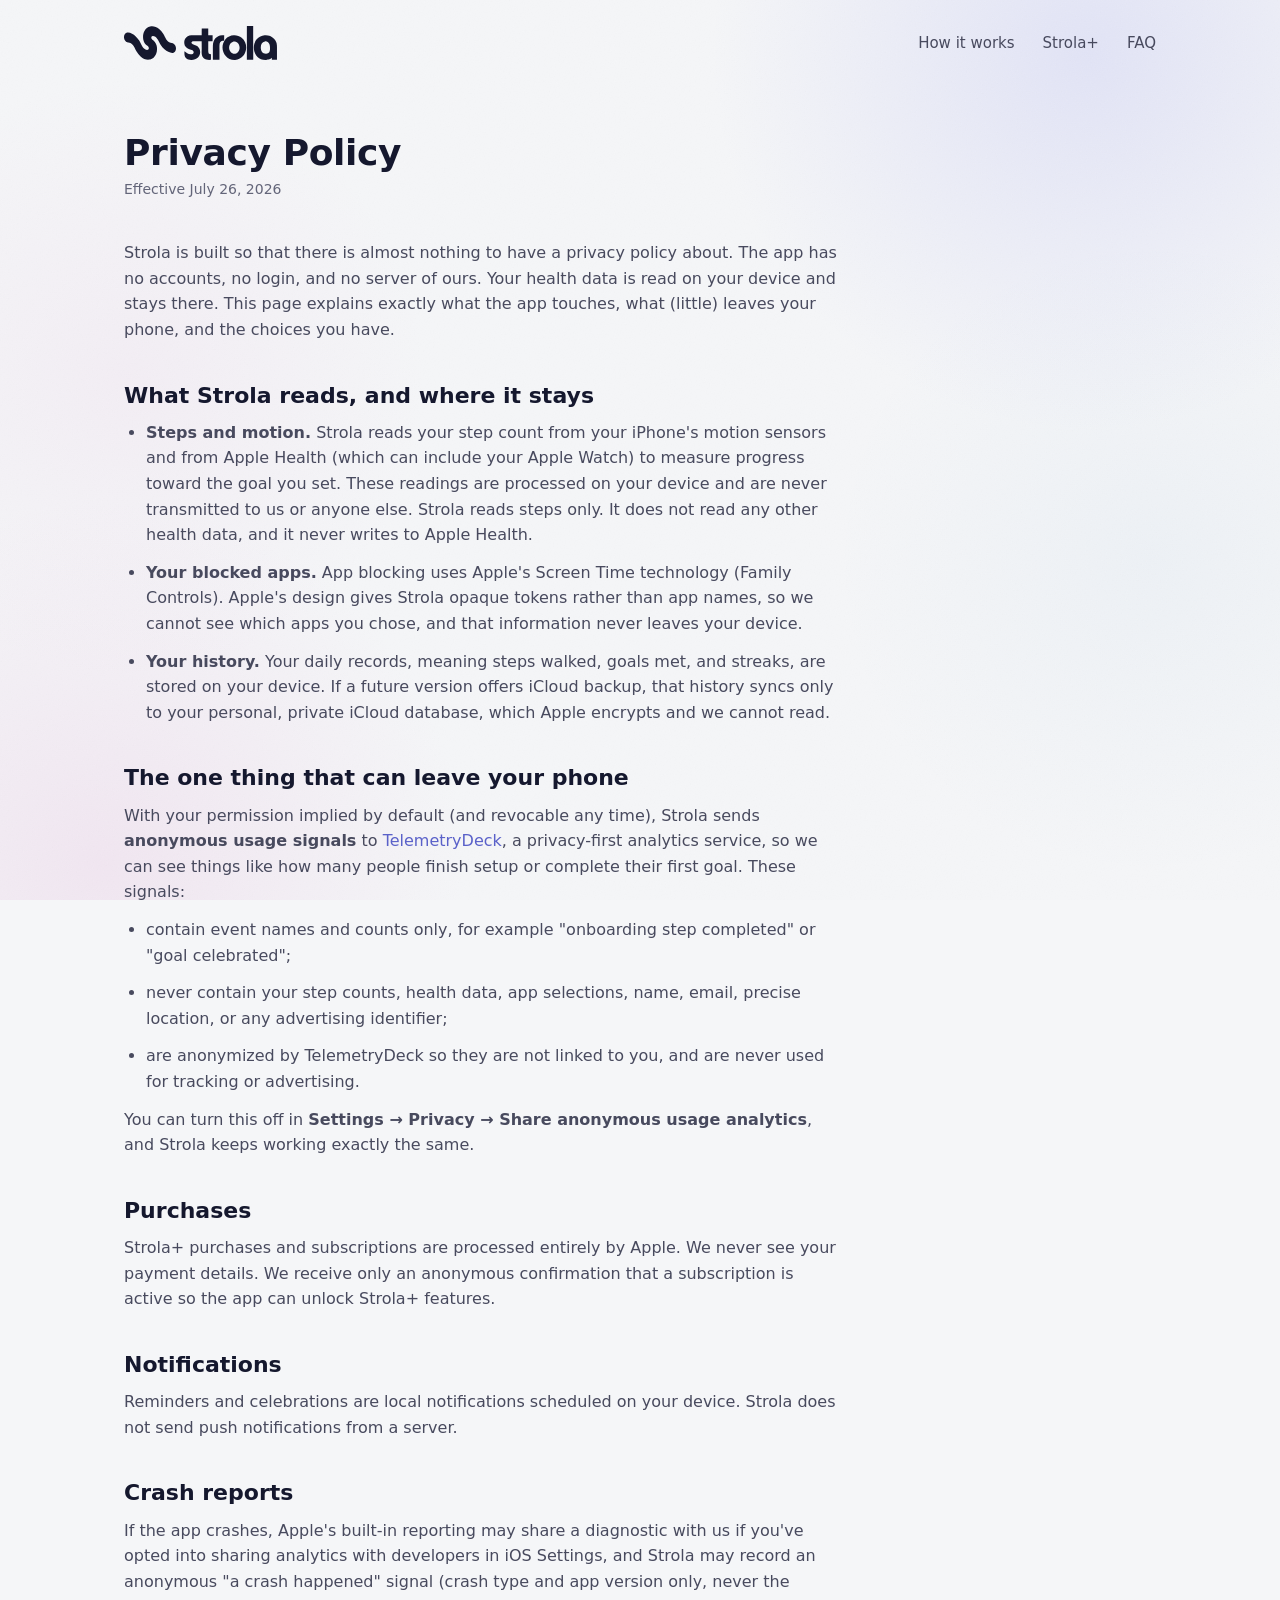
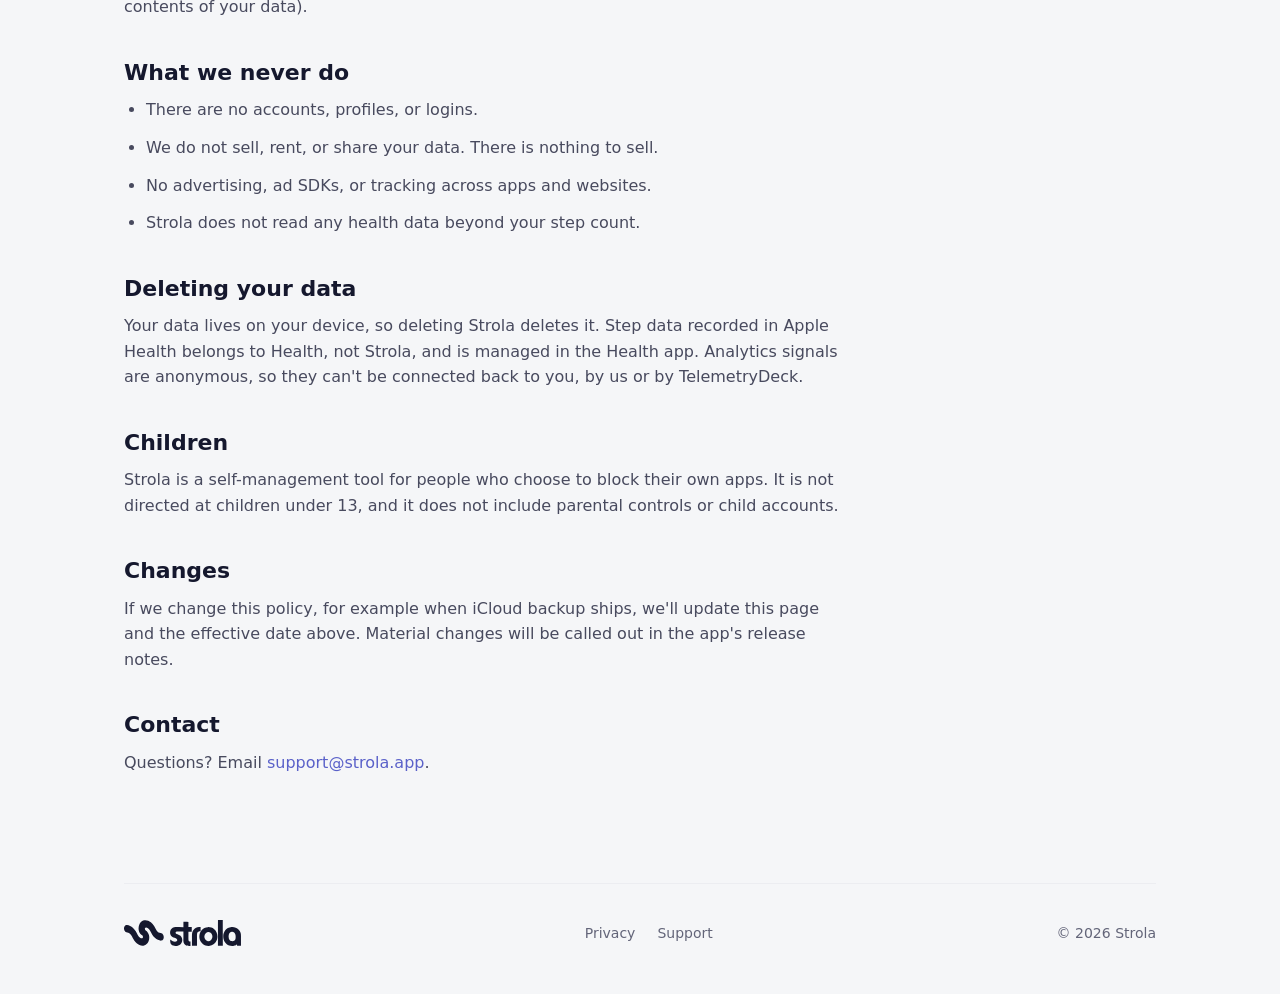
==== privacy/index.html @ eacb2814 "Light theme, real brand lockup, SVG step dial, app screens Synced from website/ in the Anti repo, wh" ====
<!DOCTYPE html>
<html lang="en">
<head>
  <meta charset="utf-8">
  <meta name="viewport" content="width=device-width, initial-scale=1">
  <title>Privacy Policy | Strola</title>
  <meta name="description" content="Strola's privacy policy. No accounts, no server, and your step data stays on your phone.">
  <link rel="icon" href="/assets/favicon.svg" type="image/svg+xml">
  <link rel="icon" href="/assets/favicon-32.png" sizes="32x32" type="image/png">
  <link rel="icon" href="/assets/favicon-180.png" sizes="180x180" type="image/png">
  <!-- Square on purpose. iOS masks touch icons itself, so a pre-rounded one
       gets rounded twice and shows corner artifacts. -->
  <link rel="apple-touch-icon" href="/assets/icon-180.png">
  <link rel="preconnect" href="https://api.fontshare.com" crossorigin>
  <link href="https://api.fontshare.com/v2/css?f[]=chillax@400,500,600&display=swap" rel="stylesheet">
  <meta name="theme-color" content="#F5F6F8">
  <link rel="stylesheet" href="/style.css?v=26">
  <script>document.documentElement.classList.add("js");</script>
</head>
<body>
  <div class="atmosphere" aria-hidden="true"></div>

  <div class="wrap">
    <header class="nav">
      <a class="brand" href="/" aria-label="Strola home"></a>
      <nav class="nav-links" aria-label="Site">
        <a href="/#how">How it works</a>
        <a href="/#plus">Strola+</a>
        <a href="/#faq">FAQ</a>
      </nav>
    </header>

    <main class="legal">
      <h1>Privacy Policy</h1>
      <p class="updated">Effective July 26, 2026</p>

      <p>Strola is built so that there is almost nothing to have a privacy
      policy about. The app has no accounts, no login, and no server of ours.
      Your health data is read on your device and stays there. This page
      explains exactly what the app touches, what (little) leaves your phone,
      and the choices you have.</p>

      <h2>What Strola reads, and where it stays</h2>
      <ul>
        <li><strong>Steps and motion.</strong> Strola reads your step count
        from your iPhone's motion sensors and from Apple Health (which can
        include your Apple Watch) to measure progress toward the goal you set.
        These readings are processed on your device and are never transmitted
        to us or anyone else. Strola reads steps only. It does not read any
        other health data, and it never writes to Apple Health.</li>
        <li><strong>Your blocked apps.</strong> App blocking uses Apple's
        Screen Time technology (Family Controls). Apple's design gives Strola
        opaque tokens rather than app names, so we cannot see which apps you
        chose, and that information never leaves your device.</li>
        <li><strong>Your history.</strong> Your daily records, meaning steps
        walked, goals met, and streaks, are stored on your device. If a future version
        offers iCloud backup, that history syncs only to your personal,
        private iCloud database, which Apple encrypts and we cannot read.</li>
      </ul>

      <h2>The one thing that can leave your phone</h2>
      <p>With your permission implied by default (and revocable any time),
      Strola sends <strong>anonymous usage signals</strong> to
      <a href="https://telemetrydeck.com/privacy" rel="noopener">TelemetryDeck</a>,
      a privacy-first analytics service, so we can see things like how many
      people finish setup or complete their first goal. These signals:</p>
      <ul>
        <li>contain event names and counts only, for example
        "onboarding step completed" or "goal celebrated";</li>
        <li>never contain your step counts, health data, app selections,
        name, email, precise location, or any advertising identifier;</li>
        <li>are anonymized by TelemetryDeck so they are not linked to you,
        and are never used for tracking or advertising.</li>
      </ul>
      <p>You can turn this off in <strong>Settings&nbsp;→&nbsp;Privacy&nbsp;→
      Share anonymous usage analytics</strong>, and Strola keeps working
      exactly the same.</p>

      <h2>Purchases</h2>
      <p>Strola+ purchases and subscriptions are processed entirely by Apple.
      We never see your payment details. We receive only an anonymous
      confirmation that a subscription is active so the app can unlock
      Strola+ features.</p>

      <h2>Notifications</h2>
      <p>Reminders and celebrations are local notifications scheduled on your
      device. Strola does not send push notifications from a server.</p>

      <h2>Crash reports</h2>
      <p>If the app crashes, Apple's built-in reporting may share a diagnostic
      with us if you've opted into sharing analytics with developers in iOS
      Settings, and Strola may record an anonymous "a crash happened" signal
      (crash type and app version only, never the contents of your data).</p>

      <h2>What we never do</h2>
      <ul>
        <li>There are no accounts, profiles, or logins.</li>
        <li>We do not sell, rent, or share your data. There is nothing to sell.</li>
        <li>No advertising, ad SDKs, or tracking across apps and websites.</li>
        <li>Strola does not read any health data beyond your step count.</li>
      </ul>

      <h2>Deleting your data</h2>
      <p>Your data lives on your device, so deleting Strola deletes it. Step
      data recorded in Apple Health belongs to Health, not Strola, and is
      managed in the Health app. Analytics signals are anonymous, so they can't
      be connected back to you, by us or by TelemetryDeck.</p>

      <h2>Children</h2>
      <p>Strola is a self-management tool for people who choose to block their
      own apps. It is not directed at children under 13, and it does not
      include parental controls or child accounts.</p>

      <h2>Changes</h2>
      <p>If we change this policy, for example when iCloud backup ships,
      we'll update this page and the effective date above. Material changes
      will be called out in the app's release notes.</p>

      <h2>Contact</h2>
      <p>Questions? Email <a href="mailto:support@strola.app">support@strola.app</a>.</p>
    </main>

    <footer>
      <span class="brand" role="img" aria-label="Strola"></span>
      <nav aria-label="Legal">
        <a href="/privacy">Privacy</a>
        <a href="mailto:support@strola.app">Support</a>
      </nav>
      <span class="fine">© 2026 Strola</span>
    </footer>
  </div>
</body>
</html>
---- style.css ----
/* Strola, strola.app
   Every colour here is lifted from the app's light theme (Anti/Design/Theme.swift)
   so the site and the product are literally the same palette. Line references
   below point at the Swift declaration each value came from. */

:root {
  color-scheme: light;

  --ground: #f5f6f8;         /* backgroundLight     :74  */
  --ink: #15182e;            /* textPrimaryLight    :81  */
  --dim: #484a5e;            /* textSecondaryLight  :86  */
  --faint: #636579;          /* textTertiaryLight   :91  */
  --subtle: #a6a8b3;         /* textFaintLight      :101 */
  --hairline: #ecedf1;       /* hairlineLight       :123 */
  --surface: #ffffff;        /* surfaceFillLight    :113 */
  --surface-strong: #e2e3e8; /* surfaceStrongLight  :118 */

  --accent: #3f84c0;
  --violet: #8289eb;
  /* The brand blues were picked to sit on navy. On a near-white ground they
     fall under WCAG AA for text: #8289EB links measure 2.88:1 and #3F84C0
     labels 3.68:1. These deepened variants are for TEXT only. Gradients,
     fills and the dial keep the true brand colours. */
  --accent-ink: #1f6ca6;
  --violet-ink: #5a61c9;
  --blush: #d98bc8;          /* background washes only, never content (:49) */
  --success: #40de9e;
  --miss: #ff5c5c;
  --splash-ink: #0d1836;     /* what the app multiplies the launch mark to */

  --shadow: rgba(21, 24, 46, 0.08);
  --shadow-lift: rgba(21, 24, 46, 0.10);
  --on-accent: #ffffff;

  --ramp: linear-gradient(135deg, var(--accent), var(--violet));
  --radius: 18px;
  --mono: ui-monospace, "SF Mono", SFMono-Regular, Menlo, monospace;
}

/* The text ramp is solid hex rather than alpha tiers. On a light ground an
   alpha tier changes contrast every time the surface behind it changes, and
   cards here sit on white while the page sits on #F5F6F8. */

* { margin: 0; padding: 0; box-sizing: border-box; }

html { scroll-behavior: smooth; }

body {
  background: var(--ground);
  color: var(--ink);
  font-family: "Chillax", system-ui, -apple-system, "Segoe UI", sans-serif;
  font-weight: 400;
  line-height: 1.6;
  -webkit-font-smoothing: antialiased;
  overflow-x: hidden;
}

/* The app's BrandBackground in light mode (Theme.swift:267-318): a four-point
   mesh of violet and blush over near-white, plus film grain. The grain is the
   part that matters. Without it a mostly-white page reads as flat grey rather
   than as lit paper, which is exactly the "default template" look we are
   trying to get away from. */
.atmosphere {
  position: fixed;
  inset: 0;
  z-index: -1;
  background:
    radial-gradient(540px 540px at 85% 6%, rgba(130, 137, 235, 0.17), transparent 70%),
    radial-gradient(520px 520px at 8% 96%, rgba(217, 139, 200, 0.15), transparent 70%),
    radial-gradient(430px 430px at 10% 42%, rgba(217, 139, 200, 0.077), transparent 70%),
    radial-gradient(460px 460px at 90% 62%, rgba(63, 132, 192, 0.043), transparent 70%),
    var(--ground);
}

/* feTurbulence at the app's 0.04 opacity. Inline data URI so it costs no
   request and cannot fail to load. */
.atmosphere::after {
  content: "";
  position: absolute;
  inset: 0;
  opacity: 0.04;
  pointer-events: none;
  background-image: url("data:image/svg+xml,%3Csvg xmlns='http://www.w3.org/2000/svg' width='256' height='256'%3E%3Cfilter id='n'%3E%3CfeTurbulence type='fractalNoise' baseFrequency='0.8' numOctaves='4' stitchTiles='stitch'/%3E%3CfeColorMatrix type='saturate' values='0'/%3E%3C/filter%3E%3Crect width='256' height='256' filter='url(%23n)'/%3E%3C/svg%3E");
}

.wrap { max-width: 1080px; margin: 0 auto; padding: 0 24px; }

a { color: var(--violet-ink); text-decoration: none; }
a:hover { text-decoration: underline; }

:focus-visible {
  outline: 2px solid var(--violet-ink);
  outline-offset: 3px;
  border-radius: 4px;
}

/* ── Nav ─────────────────────────────────────────────── */

.nav {
  display: flex;
  align-items: center;
  justify-content: space-between;
  padding: 26px 0;
}

/* The brand lockup is the designer's own horizontal file, so the mark size and
   the spacing between mark and wordmark are baked in rather than assembled here.
   Its viewBox is cropped to the ink (26 117 749.2 166.7), which is why a box of
   height H shows exactly H of artwork; the uncropped export frames it with
   padding a CSS mask cannot see.

   Painted with a flat background and alpha-masked, so it follows --ink for free
   and needs no work when the palette changes. The mask URL resolves against
   THIS stylesheet, not the document, which is why it still works from
   /privacy/. Moving style.css breaks it, silently.

   The ?v= on the asset is load-bearing. Bumping style.css's own ?v= does NOT
   re-fetch the files it references, so a cropped viewBox will keep rendering
   from cache at the old aspect for anyone who visited before. Bump the asset's
   version whenever its geometry changes. */
.brand {
  --lockup-h: 34px;
  display: block;
  flex: none;
  height: var(--lockup-h);
  width: calc(var(--lockup-h) * 4.494);
  background: var(--ink);
  -webkit-mask: url("assets/lockup.svg?v=1") no-repeat center / contain;
  mask: url("assets/lockup.svg?v=1") no-repeat center / contain;
}

footer .brand { --lockup-h: 26px; }

.nav-links { display: flex; gap: 28px; align-items: center; }

.nav-links a {
  color: var(--dim);
  font-size: 15px;
  font-weight: 500;
}
.nav-links a:hover { color: var(--ink); text-decoration: none; }

/* ── Buttons ─────────────────────────────────────────── */

.btn {
  display: inline-flex;
  align-items: center;
  gap: 8px;
  border-radius: 999px;
  padding: 13px 26px;
  font-family: inherit;
  font-size: 16px;
  font-weight: 500;
  cursor: pointer;
  border: none;
}

.btn-primary {
  background: var(--ramp);
  color: var(--on-accent);
  box-shadow: 0 6px 18px rgba(63, 132, 192, 0.22);
}
/* Brightening a gradient works on a dark page and washes it out on a light
   one. Deepen and saturate instead. */
.btn-primary:hover {
  text-decoration: none;
  filter: brightness(0.96) saturate(1.05);
}

.btn-ghost {
  background: transparent;
  color: var(--dim);
  border: 1px solid var(--hairline);
}
.btn-ghost:hover { color: var(--ink); text-decoration: none; border-color: var(--faint); }

/* ── Hero ────────────────────────────────────────────── */

.hero {
  display: grid;
  grid-template-columns: 1.1fr 0.9fr;
  gap: 48px;
  align-items: center;
  padding: 72px 0 96px;
}

.chip {
  display: inline-block;
  font-size: 13px;
  font-weight: 500;
  letter-spacing: 0.06em;
  text-transform: uppercase;
  color: var(--violet-ink);
  border: 1px solid color-mix(in srgb, var(--violet) 45%, transparent);
  border-radius: 999px;
  padding: 5px 14px;
  margin-bottom: 22px;
}

h1 {
  font-size: clamp(40px, 6vw, 64px);
  font-weight: 600;
  line-height: 1.05;
  letter-spacing: -0.01em;
}

h1 .then { color: var(--faint); }

.hero p.lede {
  font-size: 19px;
  color: var(--dim);
  max-width: 30em;
  margin: 22px 0 34px;
}

.hero-ctas { display: flex; gap: 14px; flex-wrap: wrap; }

/* ── The step dial ───────────────────────────────────── */
/* Geometry is copied from the app's ProgressRingView .dial style
   (Anti/Views/Components/ProgressRingView.swift:59-93): 0.72 of the circle,
   259.2 degrees of sweep with a 100.8 degree cup centred on six o'clock,
   r=118, 18pt stroke, round caps. Same object, same numbers. */

.dial-stage {
  display: flex;
  justify-content: center;
}

.dial {
  position: relative;
  width: min(320px, 100%);
  aspect-ratio: 1;
}

/* Direct child only. `.dial svg` also matches the checkmark's own <svg>, and
   at higher specificity than .dial-check, which stretched the check to fill
   its cell and blew out the readout spacing. */
.dial > svg {
  width: 100%;
  height: 100%;
  display: block;
  overflow: visible;
}

.dial .track { stroke: var(--surface-strong); }

.dial .progress {
  /* 0.72 of a 741.42 circumference. dashoffset counts this down to 0. */
  stroke-dasharray: 533.82 741.42;
  stroke-dashoffset: 533.82;
}

.dial-readout {
  position: absolute;
  inset: 0;
  display: flex;
  flex-direction: column;
  align-items: center;
  justify-content: center;
  gap: 2px;
  pointer-events: none;
}

/* Count and check stack in one grid cell, so the swap at completion does not
   move the goal line underneath. */
.dial-figure {
  display: grid;
  place-items: center;
}
.dial-figure > * {
  grid-area: 1 / 1;
}

.dial-count {
  font-size: clamp(46px, 9vw, 64px);
  font-weight: 600;
  line-height: 1;
  letter-spacing: -0.02em;
  /* Tabular figures stop the number jittering as it counts. */
  font-variant-numeric: tabular-nums;
  transition: opacity 0.25s ease, transform 0.25s ease;
}

.dial-check {
  width: clamp(56px, 11vw, 76px);
  height: clamp(56px, 11vw, 76px);
  opacity: 0;
  transform: scale(0.7);
  transition: opacity 0.2s ease, transform 0.2s ease;
}

/* The green is the app's success token used the way the app uses it: as a
   fill, matching the streak calendar's met-day cells. The tick sits on top in
   ink, which reads at 9.5:1 instead of the 1.60:1 a green stroke would give. */
.dial-check-disc {
  fill: var(--success);
}

.dial-check-tick {
  fill: none;
  stroke: var(--ink);
  stroke-width: 4;
  stroke-linecap: round;
  stroke-linejoin: round;
  /* pathLength="1" normalises the stroke so the draw-on needs no measuring. */
  stroke-dasharray: 1;
  stroke-dashoffset: 1;
}

.dial-goal {
  font-size: 15px;
  color: var(--faint);
  transition: color 0.3s ease;
}

/* ── Completed state ─────────────────────────────────────
   Success green is the app's unlock colour and is reserved for exactly this
   (Theme.swift:61). The arc turning green is the same signal the shield gives
   at the goal. */
.dial .progress {
  transition: stroke 0.4s ease;
}

.dial.done .progress {
  stroke: var(--success);
}

.dial.done .dial-count {
  opacity: 0;
  transform: scale(0.86);
}

.dial.done .dial-check {
  opacity: 1;
  transform: scale(1);
  transition: opacity 0.2s ease, transform 0.35s cubic-bezier(0.34, 1.4, 0.5, 1);
}

.dial.done .dial-check-tick {
  stroke-dashoffset: 0;
  transition: stroke-dashoffset 0.4s cubic-bezier(0.65, 0, 0.35, 1) 0.15s;
}

/* Green text on this ground is unreadable, so the label carries the state in
   words and weight instead of colour. */
.dial.done .dial-goal {
  color: var(--ink);
  font-weight: 500;
}

/* ── Splash ──────────────────────────────────────────── */
/* Port of the app's launch animation (StrolaSplash.json, played at 1.25x in
   SplashView.swift, so 1.84s). Inline SVG and CSS keyframes rather than a
   Lottie player: a player would have to download itself and the JSON before
   the loading screen could appear, which defeats the point.
   Ships hidden and is revealed by script, so with JS off it never shows and
   cannot strand anyone behind a blank overlay. */

.splash {
  position: fixed;
  inset: 0;
  z-index: 100;
  display: flex;
  align-items: center;
  justify-content: center;
  background: var(--ground);
  transition: opacity 0.4s ease-in-out;
}
.splash[hidden] { display: none; }
.splash.done { opacity: 0; pointer-events: none; }

.splash-stage {
  position: relative;
  width: min(420px, 74vw);
  height: calc(min(420px, 74vw) / 2);
}

/* The app multiplies the white artwork to #0D1836 in light mode. */
.splash-mark,
.splash-word {
  position: absolute;
  top: 50%;
  background: var(--splash-ink);
}

/* Final resting layout: mark on the left, wordmark to its right, matching the
   nav lockup. The mark starts centred and travels here, which is why the
   keyframes carry a translate rather than the layout doing it.

   Geometry is lifted from the designer's horizontal lockup so the splash
   resolves into exactly what the nav shows a moment later. Measured off
   lockup.svg: mark is 33.98% of the lockup width, the wordmark starts at
   39.37% and runs 60.62%, and their vertical centres coincide. Scaled to a
   lockup occupying 86% of the stage width, that lands at: */
.splash-mark {
  left: 7%;
  width: 29.22%;
  aspect-ratio: 1.552;
  -webkit-mask: url("assets/logo.svg?v=2") no-repeat center / contain;
  mask: url("assets/logo.svg?v=2") no-repeat center / contain;
  animation:
    splash-fade 0.13s ease-out both,
    splash-mark 1.47s both;
}

.splash-word {
  left: 40.86%;
  width: 52.13%;
  aspect-ratio: 2.723;
  -webkit-mask: url("assets/wordmark.svg?v=2") no-repeat center / contain;
  mask: url("assets/wordmark.svg?v=2") no-repeat center / contain;
  animation: splash-word 0.40s cubic-bezier(0.33, 0, 0.2, 1) 0.93s both;
}

@keyframes splash-fade {
  from { opacity: 0; }
  to { opacity: 1; }
}

/* Spin and settle have to live in ONE animation. As two, the settle keyframes
   fill backwards through their own delay and clobber the spin's transform, so
   the 360 never renders. Percentages are the app's beats over 1.47s:
   spin 0.11-0.91s, settle 0.93-1.47s. */
@keyframes splash-mark {
  0% {
    transform: translate(97.16%, -50%) rotate(0deg) scale(1.16);
    animation-timing-function: linear;
  }
  7.5% {
    transform: translate(97.16%, -50%) rotate(0deg) scale(1.16);
    animation-timing-function: cubic-bezier(0.4, 0, 0.2, 1);
  }
  61.9% {
    transform: translate(97.16%, -50%) rotate(360deg) scale(1.16);
    animation-timing-function: linear;
  }
  63.3% {
    transform: translate(97.16%, -50%) rotate(360deg) scale(1.16);
    animation-timing-function: cubic-bezier(0.33, 0, 0.2, 1);
  }
  100% {
    transform: translate(0, -50%) rotate(360deg) scale(1);
  }
}

/* The comp reveals this behind a rectangular alpha matte sliding right. */
@keyframes splash-word {
  from { clip-path: inset(0 100% 0 0); transform: translate(-14%, -50%); }
  to { clip-path: inset(0 0 0 0); transform: translate(0, -50%); }
}

/* ── Real app screens ────────────────────────────────────
   Bare rounded screens, no hardware bezel. A drawn iPhone frame dates itself
   the moment Apple ships a new body, and the two comparable sites that were
   verified disagree about frames anyway, so the treatment that ages best wins.

   Three screens, fanned. They arrive stacked and separate into place, which is
   also the order the product happens in: locked, met, logged. */

.screens {
  display: flex;
  justify-content: center;
  align-items: center;
  gap: 14px;
  margin-top: 56px;
  padding: 10px 0 6px;
}

/* All three share a width on purpose. They are the same 600px-wide source, so
   any size difference scales the status bar with it, and a 15% larger 9:41 on
   the middle screen reads as misalignment rather than hierarchy. */
.screen {
  position: relative;
  flex: none;
  width: 244px;
  border-radius: 32px;
  transform: rotate(var(--rot, 0deg));
}

/* The payoff leads on depth instead of size: upright while the others tilt,
   in front where they overlap, and the only one with a bloom. */
.screen.lead {
  z-index: 2;
  transform: translateY(-14px);
}

.screen img {
  display: block;
  width: 100%;
  height: auto;
  border-radius: inherit;
  box-shadow:
    0 2px 6px rgba(21, 24, 46, 0.10),
    0 22px 50px rgba(21, 24, 46, 0.15);
}

.screen.lead img {
  box-shadow:
    0 3px 8px rgba(21, 24, 46, 0.12),
    0 34px 74px rgba(21, 24, 46, 0.22);
}

/* Success bloom behind the completed screen only. Uses the app's real unlock
   green, the same token as the streak calendar's met days. */
.screen.lead::before {
  content: "";
  position: absolute;
  inset: 12% -22% 8%;
  z-index: -1;
  border-radius: 50%;
  background: radial-gradient(closest-side, var(--success), transparent 72%);
  opacity: 0.30;
  filter: blur(26px);
}

.screen figcaption {
  margin-top: 16px;
  text-align: center;
  font-size: 13px;
  font-weight: 500;
  letter-spacing: 0.02em;
  color: var(--faint);
}

/* Fan out on entry: stacked and flat, then rotating into their resting angles.
   Scoped to .js so the screens are simply visible without JavaScript. */
.js .screens .screen {
  opacity: 0;
  transform: translateY(38px) rotate(0deg) scale(0.93);
}

.js .screens.in .screen {
  animation: screen-in 0.72s cubic-bezier(0.22, 1, 0.32, 1) both;
  animation-delay: calc(var(--i, 0) * 110ms);
}

@keyframes screen-in {
  from { opacity: 0; transform: translateY(38px) rotate(0deg) scale(0.93); }
  to   { opacity: 1; transform: translateY(var(--lift, 0)) rotate(var(--rot, 0deg)) scale(1); }
}

/* The lead's lift has to travel through the keyframe too, or the animation
   lands it back at 0 and it drops on arrival. */
.screen.lead { --lift: -14px; }

/* ── Sections ────────────────────────────────────────── */

section { padding: 84px 0; }

.eyebrow {
  font-size: 13px;
  font-weight: 500;
  letter-spacing: 0.14em;
  text-transform: uppercase;
  color: var(--accent-ink);
  margin-bottom: 14px;
}

h2 {
  font-size: clamp(28px, 4vw, 40px);
  font-weight: 600;
  line-height: 1.15;
  max-width: 18em;
}

.section-lede {
  color: var(--dim);
  font-size: 17px;
  max-width: 38em;
  margin-top: 16px;
}

/* How it works: a real sequence, so the numbers mean something. */
.steps {
  display: grid;
  grid-template-columns: repeat(3, 1fr);
  gap: 22px;
  margin-top: 48px;
}

.step {
  background: var(--surface);
  border: 1px solid var(--hairline);
  border-radius: var(--radius);
  padding: 26px 24px;
  box-shadow: 0 1px 2px var(--shadow), 0 8px 24px var(--shadow);
}

.step .n {
  font-family: var(--mono);
  font-size: 13px;
  color: var(--violet-ink);
  display: block;
  margin-bottom: 14px;
}

.step h3 { font-size: 19px; font-weight: 600; margin-bottom: 8px; }
.step p { font-size: 15px; color: var(--dim); }

/* Streak panel */
.split {
  display: grid;
  grid-template-columns: 1fr 1fr;
  gap: 56px;
  align-items: center;
}

.month {
  display: grid;
  grid-template-columns: repeat(7, 30px);
  gap: 7px;
  justify-content: center;
}
.month i {
  width: 30px;
  height: 30px;
  border-radius: 8px;
  background: var(--surface-strong);
}
.month i.met { background: var(--success); }
.month i.miss { background: color-mix(in srgb, var(--miss) 78%, transparent); }
.month i.today {
  background: color-mix(in srgb, var(--accent) 42%, transparent);
  outline: 1.5px solid var(--faint);
  outline-offset: 1px;
}

/* The calendar fills in day by day when it scrolls into view. That is the
   section's whole argument made visually: the streak accumulating.
   The container keeps .reveal so the observer still tags it with .in, but its
   own fade is switched off here, otherwise the block fade and the per-cell
   stagger fight each other. */
.js .month.reveal {
  opacity: 1;
  transform: none;
  transition: none;
}

.js .month i {
  opacity: 0;
  transform: scale(0.4) translateY(6px);
}

/* 45ms apart over 35 cells is about 1.6s end to end. At the original 24ms the
   whole calendar was built before your eye reached it, which read as no
   animation at all. The 120ms head start lets the section settle first. */
.js .month.in i {
  animation: day-in 0.46s cubic-bezier(0.34, 1.45, 0.5, 1) both;
  animation-delay: calc(120ms + var(--i, 0) * 45ms);
}

@keyframes day-in {
  from { opacity: 0; transform: scale(0.4) translateY(6px); }
  to { opacity: 1; transform: scale(1) translateY(0); }
}

.feature-list { list-style: none; margin-top: 26px; }

/* Absolutely positioned marker, not flex. As a flex container the <strong>
   and the text after it become separate flex items, so `gap` opened a hole
   mid-sentence and wrapped lines indented under themselves instead of hanging
   under the text. Same pattern as .plan li below. */
.feature-list li {
  position: relative;
  padding: 9px 0 9px 22px;
  color: var(--dim);
  font-size: 16px;
}
.feature-list li::before {
  content: "";
  position: absolute;
  left: 0;
  top: 1.1em;
  width: 8px;
  height: 8px;
  border-radius: 50%;
  background: var(--ramp);
}
.feature-list strong { color: var(--ink); font-weight: 500; }

/* Pricing */
.plans {
  display: grid;
  grid-template-columns: 1fr 1fr;
  gap: 22px;
  margin-top: 48px;
  max-width: 820px;
}

.plan {
  border: 1px solid var(--hairline);
  border-radius: var(--radius);
  padding: 30px 28px;
  background: var(--surface);
  box-shadow: 0 1px 2px var(--shadow), 0 8px 24px var(--shadow);
}
.plan.plus {
  border-color: color-mix(in srgb, var(--violet) 45%, transparent);
  position: relative;
}

.plan .tier { font-size: 20px; font-weight: 600; }
.plan .price { font-size: 15px; color: var(--dim); margin-top: 4px; }
.plan ul { list-style: none; margin-top: 20px; }
.plan li {
  font-size: 15px;
  color: var(--dim);
  padding: 6px 0 6px 26px;
  position: relative;
}
/* Not green. This tick means "included in the plan", not "goal met", and
   #40DE9E on a white card is 1.73:1. Success green stays reserved for actual
   completion, which is the rule the app follows too. */
.plan li::before {
  content: "✓";
  position: absolute;
  left: 0;
  color: var(--accent-ink);
  font-weight: 600;
}
.plan .fine { font-size: 13px; color: var(--faint); margin-top: 18px; }

/* Privacy strip */
.privacy-strip {
  border-top: 1px solid var(--hairline);
  border-bottom: 1px solid var(--hairline);
  text-align: center;
}
.privacy-strip h2 { margin: 0 auto; }
.privacy-strip .section-lede { margin-left: auto; margin-right: auto; }

/* FAQ */
.faq { max-width: 720px; margin-top: 40px; }
.faq details {
  border-bottom: 1px solid var(--hairline);
  padding: 20px 0;
}
.faq summary {
  cursor: pointer;
  font-size: 17px;
  font-weight: 500;
  list-style: none;
  display: flex;
  justify-content: space-between;
  gap: 16px;
}
.faq summary::-webkit-details-marker { display: none; }
.faq summary::after {
  content: "+";
  color: var(--violet-ink);
  font-weight: 400;
  transition: transform 0.2s ease;
}
.faq details[open] summary::after { transform: rotate(45deg); }
.faq details p { color: var(--dim); font-size: 15px; margin-top: 12px; max-width: 44em; }

/* Closing CTA + footer */
.closing { text-align: center; padding-bottom: 110px; }
.closing h2 { margin: 0 auto 30px; }

footer {
  border-top: 1px solid var(--hairline);
  padding: 36px 0 48px;
  display: flex;
  align-items: center;
  justify-content: space-between;
  gap: 20px;
  flex-wrap: wrap;
}
footer .fine, footer a { font-size: 14px; color: var(--faint); }
footer nav { display: flex; gap: 22px; }

/* ── Legal page ──────────────────────────────────────── */

.legal { max-width: 720px; padding: 48px 0 96px; }
.legal h1 { font-size: 36px; margin-bottom: 6px; }
.legal .updated { color: var(--faint); font-size: 14px; margin-bottom: 40px; }
/* h2 carries max-width 18em for marketing measure; at the legal page's
   22px that wraps headings after only a few words. */
.legal h2 { font-size: 22px; margin: 40px 0 12px; max-width: none; }
.legal p, .legal li { color: var(--dim); font-size: 16px; margin-bottom: 12px; }
.legal ul { padding-left: 22px; }

/* ── Motion ──────────────────────────────────────────── */

/* Reveals are opt-in. Scoping them to .js means that with JavaScript disabled
   the content is simply visible, instead of six sections sitting at opacity 0
   forever because nothing ever adds .in. */
.js .reveal {
  opacity: 0;
  transform: translateY(14px);
  transition: opacity 0.6s ease, transform 0.6s ease;
}
.js .reveal.in { opacity: 1; transform: none; }

@media (prefers-reduced-motion: reduce) {
  html { scroll-behavior: auto; }
  .js .reveal { opacity: 1; transform: none; transition: none; }
  .js .month i { opacity: 1; transform: none; }
  .js .month.in i { animation: none; }
  .js .screens .screen { opacity: 1; transform: rotate(var(--rot, 0deg)); }
  .js .screens.in .screen { animation: none; }
}

/* ── Responsive ──────────────────────────────────────── */

@media (max-width: 860px) {
  .hero { grid-template-columns: 1fr; padding: 40px 0 64px; }
  .dial-stage { order: -1; }
  /* The dial sits above the headline on mobile. Cap it so the headline still
     clears the fold on arrival. */
  .dial { width: min(210px, 58vw); }
  .steps { grid-template-columns: 1fr; }
  .split { grid-template-columns: 1fr; gap: 40px; }
  .plans { grid-template-columns: 1fr; }
  /* Fanned angles do not survive a 375px viewport. Become a swipeable strip. */
  .screens {
    gap: 18px;
    margin: 40px -24px 0;
    padding: 10px 24px 6px;
    justify-content: flex-start;
    overflow-x: auto;
    scroll-snap-type: x mandatory;
    -webkit-overflow-scrolling: touch;
    scrollbar-width: none;
  }
  .screens::-webkit-scrollbar { display: none; }
  .screen, .screen.lead { width: 62vw; max-width: 260px; scroll-snap-align: center; }
  .screen { transform: none; }
  .js .screens.in .screen { animation-name: screen-in-flat; }
  @keyframes screen-in-flat {
    from { opacity: 0; transform: translateY(26px) scale(0.95); }
    to   { opacity: 1; transform: none; }
  }
  section { padding: 60px 0; }
  .nav-links a:not(.btn) { display: none; }
}
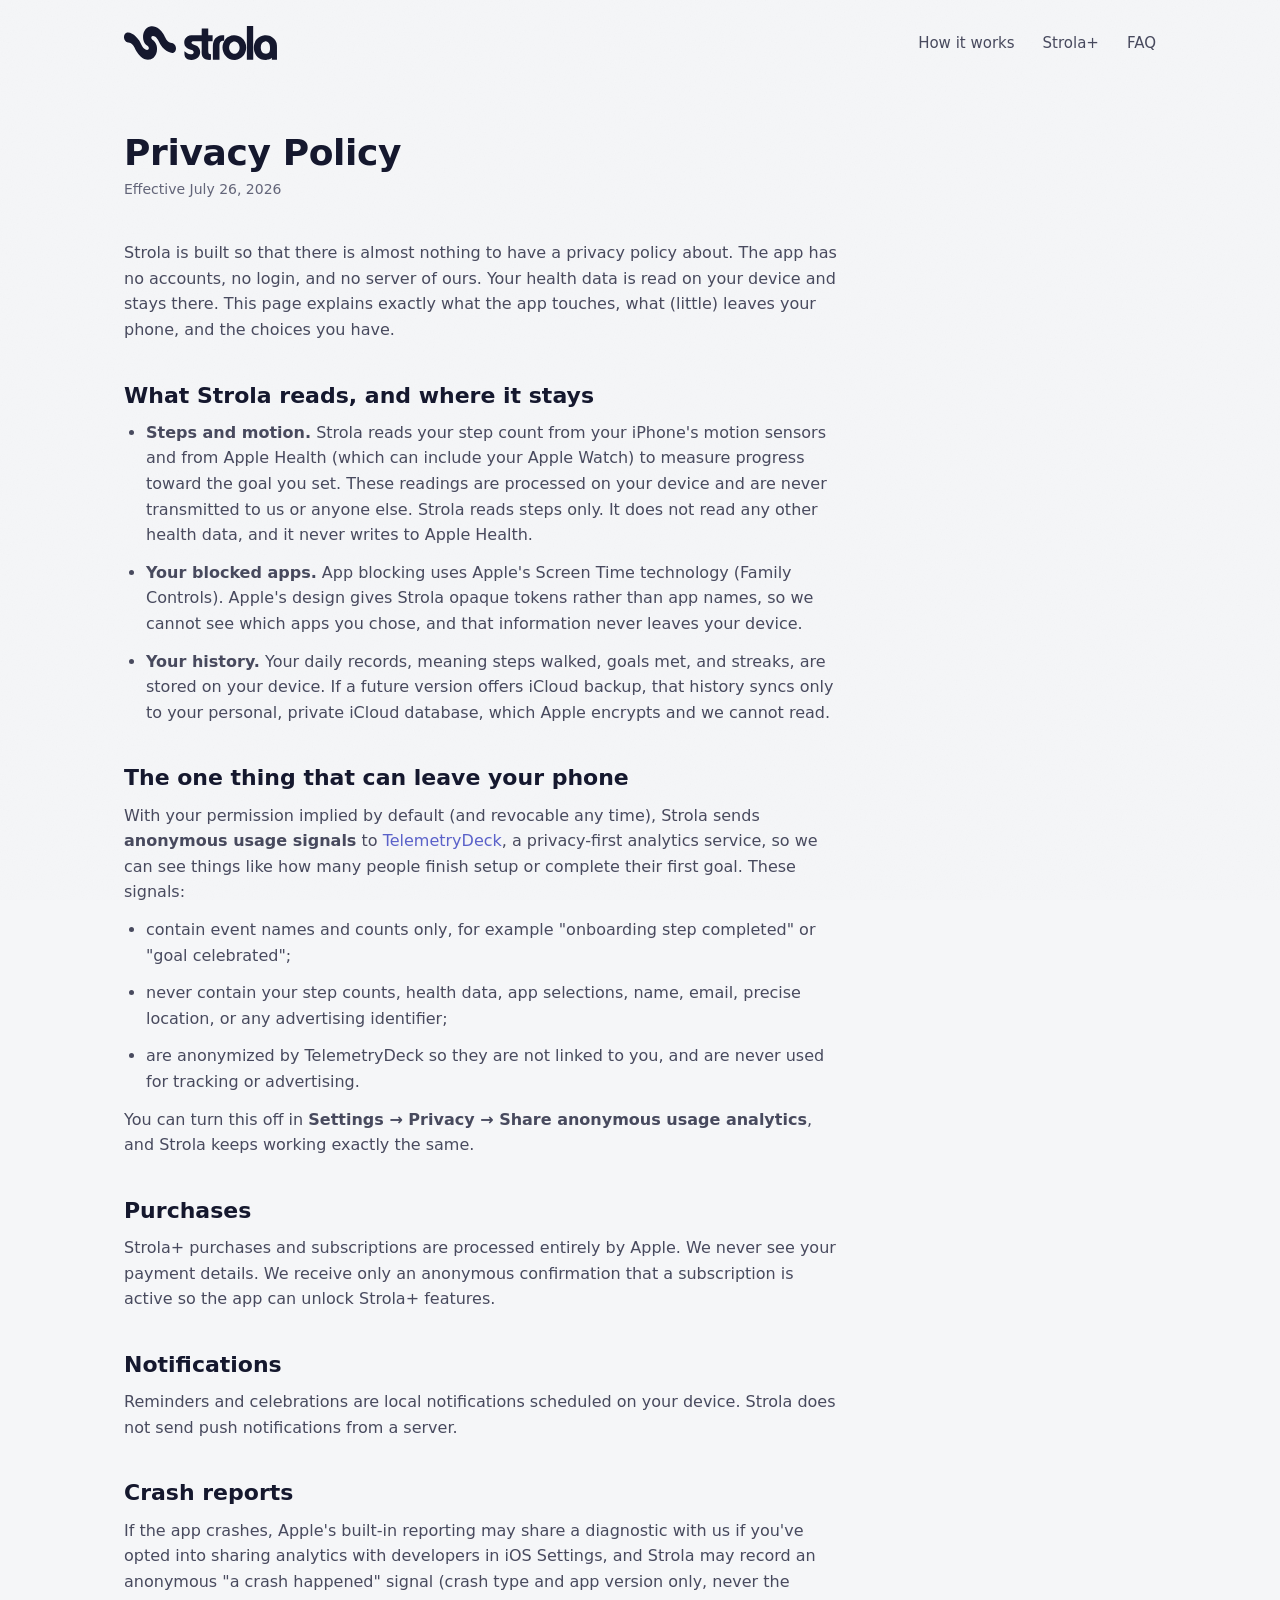
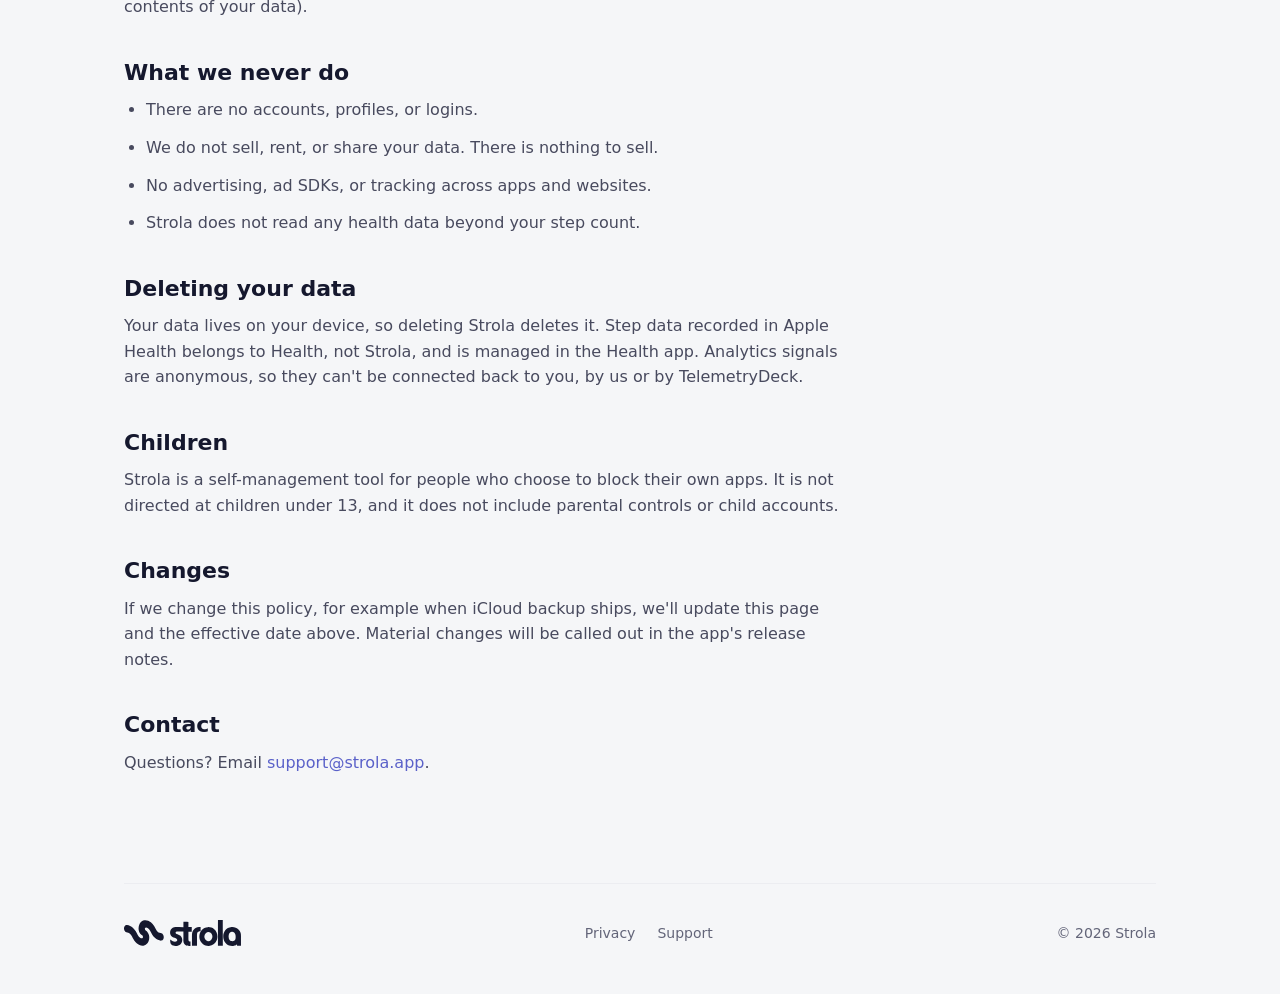
==== commit fc4b58d0: "The day spine: one morning in clock order, with a full-bleed locked band Replaces four consecutive c" ====
--- a/privacy/index.html
+++ b/privacy/index.html
@@ -12,9 +12,9 @@
        gets rounded twice and shows corner artifacts. -->
   <link rel="apple-touch-icon" href="/assets/icon-180.png">
   <link rel="preconnect" href="https://api.fontshare.com" crossorigin>
-  <link href="https://api.fontshare.com/v2/css?f[]=chillax@400,500,600&display=swap" rel="stylesheet">
+  <link href="https://api.fontshare.com/v2/css?f[]=chillax@400,500,600&f[]=khand@500,600&display=swap" rel="stylesheet">
   <meta name="theme-color" content="#F5F6F8">
-  <link rel="stylesheet" href="/style.css?v=26">
+  <link rel="stylesheet" href="/style.css?v=29">
   <script>document.documentElement.classList.add("js");</script>
 </head>
 <body>
--- a/style.css
+++ b/style.css
@@ -34,7 +34,10 @@
 
   --ramp: linear-gradient(135deg, var(--accent), var(--violet));
   --radius: 18px;
-  --mono: ui-monospace, "SF Mono", SFMono-Regular, Menlo, monospace;
+  /* Every clock time and step figure. Condensed and tabular, so hour marks
+     stack in a column without ragging and read as a timetable rather than
+     prose. Never used for sentences. */
+  --time: "Khand", ui-monospace, SFMono-Regular, Menlo, monospace;
 }
 
 /* The text ramp is solid hex rather than alpha tiers. On a light ground an
@@ -60,16 +63,17 @@
    part that matters. Without it a mostly-white page reads as flat grey rather
    than as lit paper, which is exactly the "default template" look we are
    trying to get away from. */
+/* The four coloured radial washes are gone. They were inherited from the navy
+   design, where two glows over a dark ground earned their place; on a near
+   white ground they were barely visible, and they put a lavender haze behind
+   the locked band, which is the one place on the page that has to feel like a
+   different room. The grain below stays: it is what keeps the flat ground from
+   looking like unpainted canvas. */
 .atmosphere {
   position: fixed;
   inset: 0;
   z-index: -1;
-  background:
-    radial-gradient(540px 540px at 85% 6%, rgba(130, 137, 235, 0.17), transparent 70%),
-    radial-gradient(520px 520px at 8% 96%, rgba(217, 139, 200, 0.15), transparent 70%),
-    radial-gradient(430px 430px at 10% 42%, rgba(217, 139, 200, 0.077), transparent 70%),
-    radial-gradient(460px 460px at 90% 62%, rgba(63, 132, 192, 0.043), transparent 70%),
-    var(--ground);
+  background: var(--ground);
 }
 
 /* feTurbulence at the app's 0.04 opacity. Inline data URI so it costs no
@@ -449,99 +453,39 @@
   to { clip-path: inset(0 0 0 0); transform: translate(0, -50%); }
 }
 
-/* ── Real app screens ────────────────────────────────────
+/* ── App screens ─────────────────────────────────────────
    Bare rounded screens, no hardware bezel. A drawn iPhone frame dates itself
-   the moment Apple ships a new body, and the two comparable sites that were
-   verified disagree about frames anyway, so the treatment that ages best wins.
-
-   Three screens, fanned. They arrive stacked and separate into place, which is
-   also the order the product happens in: locked, met, logged. */
-
-.screens {
-  display: flex;
-  justify-content: center;
-  align-items: center;
-  gap: 14px;
-  margin-top: 56px;
-  padding: 10px 0 6px;
-}
-
-/* All three share a width on purpose. They are the same 600px-wide source, so
-   any size difference scales the status bar with it, and a 15% larger 9:41 on
-   the middle screen reads as misalignment rather than hierarchy. */
-.screen {
-  position: relative;
-  flex: none;
-  width: 244px;
-  border-radius: 32px;
-  transform: rotate(var(--rot, 0deg));
-}
-
-/* The payoff leads on depth instead of size: upright while the others tilt,
-   in front where they overlap, and the only one with a bloom. */
-.screen.lead {
-  z-index: 2;
-  transform: translateY(-14px);
-}
-
-.screen img {
+   the moment Apple ships a new body, so the treatment that ages best wins.
+
+   The three screens used to sit fanned in one row. They are now spread across
+   the day: locked at 06:40, the celebration at 07:31, history under the
+   streak. Each one belongs to the moment it illustrates instead of being a
+   gallery of the app. */
+
+.phone {
+  justify-self: center;
+  width: min(268px, 74vw);
+}
+
+.phone img {
   display: block;
   width: 100%;
   height: auto;
-  border-radius: inherit;
+  border-radius: 32px;
   box-shadow:
     0 2px 6px rgba(21, 24, 46, 0.10),
     0 22px 50px rgba(21, 24, 46, 0.15);
 }
 
-.screen.lead img {
+/* On the dark band the light shadow disappears, so the screen gets a rim to
+   separate it from the navy instead. */
+.band .phone img {
   box-shadow:
-    0 3px 8px rgba(21, 24, 46, 0.12),
-    0 34px 74px rgba(21, 24, 46, 0.22);
-}
-
-/* Success bloom behind the completed screen only. Uses the app's real unlock
-   green, the same token as the streak calendar's met days. */
-.screen.lead::before {
-  content: "";
-  position: absolute;
-  inset: 12% -22% 8%;
-  z-index: -1;
-  border-radius: 50%;
-  background: radial-gradient(closest-side, var(--success), transparent 72%);
-  opacity: 0.30;
-  filter: blur(26px);
-}
-
-.screen figcaption {
-  margin-top: 16px;
-  text-align: center;
-  font-size: 13px;
-  font-weight: 500;
-  letter-spacing: 0.02em;
-  color: var(--faint);
-}
-
-/* Fan out on entry: stacked and flat, then rotating into their resting angles.
-   Scoped to .js so the screens are simply visible without JavaScript. */
-.js .screens .screen {
-  opacity: 0;
-  transform: translateY(38px) rotate(0deg) scale(0.93);
-}
-
-.js .screens.in .screen {
-  animation: screen-in 0.72s cubic-bezier(0.22, 1, 0.32, 1) both;
-  animation-delay: calc(var(--i, 0) * 110ms);
-}
-
-@keyframes screen-in {
-  from { opacity: 0; transform: translateY(38px) rotate(0deg) scale(0.93); }
-  to   { opacity: 1; transform: translateY(var(--lift, 0)) rotate(var(--rot, 0deg)) scale(1); }
-}
-
-/* The lead's lift has to travel through the keyframe too, or the animation
-   lands it back at 0 and it drops on arrival. */
-.screen.lead { --lift: -14px; }
+    0 3px 10px rgba(0, 0, 0, 0.4),
+    0 30px 70px rgba(0, 0, 0, 0.45);
+  outline: 1px solid rgba(255, 255, 255, 0.09);
+  outline-offset: -1px;
+}
 
 /* ── Sections ────────────────────────────────────────── */
 
@@ -571,31 +515,115 @@
 }
 
 /* How it works: a real sequence, so the numbers mean something. */
-.steps {
+/* ── The day ─────────────────────────────────────────────
+   The page's spine. A morning told in clock order, with an hour rail down the
+   left. The times are real information, which is the only reason they earn a
+   structural slot: 01/02/03 markers here would be decoration, because the
+   sequence would carry no meaning of its own. */
+
+/* align-items: start, not center. Centring a two-line heading against a 700px
+   phone pushed it halfway down the section and stranded its hour mark up at
+   the top, so the mark stopped reading as a label for the thing beside it. */
+.moment {
   display: grid;
-  grid-template-columns: repeat(3, 1fr);
-  gap: 22px;
-  margin-top: 48px;
-}
-
-.step {
-  background: var(--surface);
-  border: 1px solid var(--hairline);
-  border-radius: var(--radius);
-  padding: 26px 24px;
-  box-shadow: 0 1px 2px var(--shadow), 0 8px 24px var(--shadow);
-}
-
-.step .n {
-  font-family: var(--mono);
-  font-size: 13px;
-  color: var(--violet-ink);
-  display: block;
-  margin-bottom: 14px;
-}
-
-.step h3 { font-size: 19px; font-weight: 600; margin-bottom: 8px; }
-.step p { font-size: 15px; color: var(--dim); }
+  grid-template-columns: minmax(0, 1fr) auto;
+  gap: 56px;
+  align-items: start;
+  position: relative;
+  padding-left: 108px;
+}
+
+.moment + .moment { margin-top: 92px; }
+
+/* The rail: a hairline at x=8, with the hour marks sitting to its right. The
+   dot has to straddle the line, so the geometry is fixed rather than eyeballed
+   — rail centre 8.5, dot 7px wide, so the dot's left edge is 5. */
+.moment::before {
+  content: "";
+  position: absolute;
+  left: 8px;
+  top: 10px;
+  bottom: 0;
+  width: 1px;
+  background: var(--hairline);
+}
+/* Reach up through the 92px gap so consecutive moments share one unbroken
+   rail instead of a dashed one. */
+.moment + .moment::before { top: -92px; }
+.band .moment::before { background: rgba(255, 255, 255, 0.16); }
+
+.mark {
+  position: absolute;
+  left: 26px;
+  top: 0;
+  font-family: var(--time);
+  font-weight: 600;
+  font-size: 19px;
+  letter-spacing: 0.04em;
+  font-variant-numeric: tabular-nums;
+  color: var(--accent-ink);
+}
+.band .mark { color: rgba(255, 255, 255, 0.78); }
+
+/* Pins the mark to the rail. -21px from the mark's own left edge lands the
+   dot centred on the line. */
+.mark::after {
+  content: "";
+  position: absolute;
+  left: -21px;
+  top: 0.52em;
+  width: 7px;
+  height: 7px;
+  border-radius: 50%;
+  background: var(--ramp);
+}
+
+.moment-body h2 { margin-bottom: 0; }
+.moment-body .eyebrow { margin-bottom: 10px; }
+
+/* ── The locked band ─────────────────────────────────────
+   The one dark surface on the page, and the only full-bleed section. Dark
+   means the app's own surface here: the shield screen and the premium card
+   are the two places it appears. Breaking out of .wrap needs the negative
+   margin trick; body carries overflow-x: hidden, so the 50vw overshoot at the
+   scrollbar is clipped rather than opening a horizontal scroll. */
+.band {
+  position: relative;
+  margin-left: calc(50% - 50vw + var(--sbw, 0px) / 2);
+  margin-right: calc(50% - 50vw + var(--sbw, 0px) / 2);
+  padding: 96px calc(50vw - 50% - var(--sbw, 0px) / 2);
+  background: linear-gradient(168deg, #101c3d, var(--splash-ink) 62%);
+  color: #fff;
+}
+
+.band h2 { color: #fff; }
+.band .section-lede { color: rgba(255, 255, 255, 0.72); }
+.band .eyebrow { color: #8fb6dc; }
+
+/* Setup, folded into the locked moment. Choosing your apps and hours is not
+   something you do at 06:40; it is what you already decided, so it reads as a
+   spec list rather than three numbered steps in their own cards. */
+.setup {
+  margin-top: 26px;
+  border-top: 1px solid rgba(255, 255, 255, 0.14);
+  max-width: 34em;
+}
+.setup > div {
+  display: grid;
+  grid-template-columns: 92px 1fr;
+  gap: 16px;
+  padding: 11px 0;
+  border-bottom: 1px solid rgba(255, 255, 255, 0.14);
+}
+.setup dt {
+  font-family: var(--time);
+  font-weight: 600;
+  font-size: 14px;
+  letter-spacing: 0.1em;
+  text-transform: uppercase;
+  color: rgba(255, 255, 255, 0.62);
+}
+.setup dd { font-size: 15px; color: rgba(255, 255, 255, 0.86); }
 
 /* Streak panel */
 .split {
@@ -605,61 +633,12 @@
   align-items: center;
 }
 
-.month {
-  display: grid;
-  grid-template-columns: repeat(7, 30px);
-  gap: 7px;
-  justify-content: center;
-}
-.month i {
-  width: 30px;
-  height: 30px;
-  border-radius: 8px;
-  background: var(--surface-strong);
-}
-.month i.met { background: var(--success); }
-.month i.miss { background: color-mix(in srgb, var(--miss) 78%, transparent); }
-.month i.today {
-  background: color-mix(in srgb, var(--accent) 42%, transparent);
-  outline: 1.5px solid var(--faint);
-  outline-offset: 1px;
-}
-
-/* The calendar fills in day by day when it scrolls into view. That is the
-   section's whole argument made visually: the streak accumulating.
-   The container keeps .reveal so the observer still tags it with .in, but its
-   own fade is switched off here, otherwise the block fade and the per-cell
-   stagger fight each other. */
-.js .month.reveal {
-  opacity: 1;
-  transform: none;
-  transition: none;
-}
-
-.js .month i {
-  opacity: 0;
-  transform: scale(0.4) translateY(6px);
-}
-
-/* 45ms apart over 35 cells is about 1.6s end to end. At the original 24ms the
-   whole calendar was built before your eye reached it, which read as no
-   animation at all. The 120ms head start lets the section settle first. */
-.js .month.in i {
-  animation: day-in 0.46s cubic-bezier(0.34, 1.45, 0.5, 1) both;
-  animation-delay: calc(120ms + var(--i, 0) * 45ms);
-}
-
-@keyframes day-in {
-  from { opacity: 0; transform: scale(0.4) translateY(6px); }
-  to { opacity: 1; transform: scale(1) translateY(0); }
-}
-
 .feature-list { list-style: none; margin-top: 26px; }
 
 /* Absolutely positioned marker, not flex. As a flex container the <strong>
    and the text after it become separate flex items, so `gap` opened a hole
    mid-sentence and wrapped lines indented under themselves instead of hanging
-   under the text. Same pattern as .plan li below. */
+   under the text. */
 .feature-list li {
   position: relative;
   padding: 9px 0 9px 22px;
@@ -678,47 +657,271 @@
 }
 .feature-list strong { color: var(--ink); font-weight: 500; }
 
-/* Pricing */
-.plans {
+/* ── Strola+ ─────────────────────────────────────────── */
+
+/* The free tier, stated once, so the cards below are unambiguously the paid
+   part. Neutral pill, not green: same rule as the plan ticks below. Green here
+   would read as "goal met" and fails contrast on the near-white ground. */
+.free-line {
+  margin-top: 22px;
+  max-width: 44em;
+  font-size: 15px;
+  color: var(--dim);
+  line-height: 1.9;
+}
+
+.free-tag {
+  font-size: 12px;
+  font-weight: 500;
+  letter-spacing: 0.08em;
+  text-transform: uppercase;
+  color: var(--faint);
+  border: 1px solid var(--hairline);
+  background: var(--surface);
+  border-radius: 999px;
+  padding: 3px 11px;
+  margin-right: 10px;
+  white-space: nowrap;
+}
+
+/* ── The day bar ─────────────────────────────────────────
+   The signature. One day, midnight to midnight, with the blocked windows
+   painted on it. Percentages are hours: 27.08% is 06:30, 52.08% is 12:30,
+   87.5% is 21:00. It replaced three cards that described multiple windows,
+   per-weekday plans and per-window goals, because one real Tuesday shows all
+   three at once and argues for them better than prose. */
+
+.daybar-wrap { margin-top: 44px; }
+
+.daybar {
+  background: var(--surface);
+  border: 1px solid var(--hairline);
+  border-radius: var(--radius);
+  padding: 30px 30px 20px;
+  box-shadow: 0 1px 2px var(--shadow), 0 8px 24px var(--shadow);
+}
+
+.daybar-track {
+  position: relative;
+  height: 54px;
+  border-radius: 10px;
+  background: var(--ground);
+  overflow: hidden;
+}
+
+/* Each window is placed by its start hour and sized by its length, exactly the
+   way the app stores it. */
+.win {
+  position: absolute;
+  top: 0;
+  bottom: 0;
+  left: var(--from);
+  width: var(--span);
+  display: flex;
+  align-items: center;
+  justify-content: center;
+  border-radius: 8px;
+  background: var(--ramp);
+  transform-origin: left center;
+}
+
+.win-goal {
+  font-family: var(--time);
+  font-weight: 600;
+  font-size: 14px;
+  letter-spacing: 0.04em;
+  font-variant-numeric: tabular-nums;
+  color: var(--on-accent);
+  white-space: nowrap;
+}
+
+.daybar-hours {
+  position: relative;
+  height: 20px;
+  margin-top: 10px;
+}
+.daybar-hours span {
+  position: absolute;
+  left: var(--at);
+  transform: translateX(-50%);
+  font-family: var(--time);
+  font-weight: 500;
+  font-size: 13px;
+  letter-spacing: 0.08em;
+  font-variant-numeric: tabular-nums;
+  color: var(--faint);
+}
+/* The endpoints would otherwise hang off the card. */
+.daybar-hours span:first-child { transform: none; }
+.daybar-hours span:last-child { transform: translateX(-100%); }
+
+.daybar-wrap figcaption {
+  margin-top: 18px;
+  font-size: 15px;
+  color: var(--dim);
+  max-width: 46em;
+}
+.daybar-wrap figcaption strong {
+  color: var(--ink);
+  font-weight: 500;
+}
+
+/* The one orchestrated moment on the page: the windows wipe open left to
+   right in clock order as the bar arrives. Scoped to .js and .in so it only
+   runs once the observer tags it, and neutralised under reduced motion. */
+.js .daybar-wrap .win {
+  opacity: 0;
+  transform: scaleX(0);
+}
+.js .daybar-wrap.in .win {
+  animation: win-open 0.5s cubic-bezier(0.22, 1, 0.32, 1) both;
+}
+.js .daybar-wrap.in .win:nth-child(1) { animation-delay: 160ms; }
+.js .daybar-wrap.in .win:nth-child(2) { animation-delay: 360ms; }
+.js .daybar-wrap.in .win:nth-child(3) { animation-delay: 560ms; }
+
+@keyframes win-open {
+  from { opacity: 0; transform: scaleX(0); }
+  to   { opacity: 1; transform: scaleX(1); }
+}
+
+.plus-grid {
+  display: grid;
+  grid-template-columns: repeat(3, 1fr);
+  gap: 20px;
+  margin-top: 40px;
+}
+
+/* The page's only card grid now. The setup steps became the spec list on the
+   dark band and the app screens moved out to their moments, so these three
+   are no longer one grid among four. */
+.plus-card {
+  position: relative;
+  background: var(--surface);
+  border: 1px solid var(--hairline);
+  border-radius: var(--radius);
+  padding: 26px 24px;
+  box-shadow: 0 1px 2px var(--shadow), 0 8px 24px var(--shadow);
+}
+
+/* One tile spec for all six, so the icon set reads as a set. */
+.icon-tile {
+  display: flex;
+  align-items: center;
+  justify-content: center;
+  width: 44px;
+  height: 44px;
+  border-radius: 12px;
+  background: color-mix(in srgb, var(--violet) 9%, transparent);
+  border: 1px solid var(--hairline);
+  margin-bottom: 18px;
+}
+
+.plus-card h3 {
+  font-size: 19px;
+  font-weight: 600;
+  margin-bottom: 8px;
+  line-height: 1.3;
+}
+.plus-card p { font-size: 15px; color: var(--dim); }
+
+/* Pinned to the corner rather than trailing the title, so both marked cards
+   look identical and neither heading wraps to a second line. */
+.soon {
+  position: absolute;
+  top: 26px;
+  right: 24px;
+  font-size: 11px;
+  font-weight: 500;
+  letter-spacing: 0.1em;
+  text-transform: uppercase;
+  color: var(--faint);
+  border: 1px solid var(--hairline);
+  border-radius: 999px;
+  padding: 3px 10px;
+  white-space: nowrap;
+}
+
+/* Pricing. Two cards so the yearly has something to beat: a single card gives
+   the reader no reference and "Save 50%" has to be taken on faith. */
+/* Full container width, matching .plus-grid above it. At 720px the pair ended
+   311px short of the card grid directly overhead and read as orphaned, which
+   was the whole reason the single yearly card looked stranded in the first
+   place. A third empty column would be worse, so the two cards share the span. */
+.pricing {
   display: grid;
   grid-template-columns: 1fr 1fr;
-  gap: 22px;
-  margin-top: 48px;
-  max-width: 820px;
-}
-
-.plan {
+  gap: 20px;
+  margin-top: 40px;
+  align-items: stretch;
+}
+
+.tier-card {
+  background: var(--surface);
   border: 1px solid var(--hairline);
   border-radius: var(--radius);
-  padding: 30px 28px;
-  background: var(--surface);
+  padding: 28px 26px;
   box-shadow: 0 1px 2px var(--shadow), 0 8px 24px var(--shadow);
 }
-.plan.plus {
-  border-color: color-mix(in srgb, var(--violet) 45%, transparent);
-  position: relative;
-}
-
-.plan .tier { font-size: 20px; font-weight: 600; }
-.plan .price { font-size: 15px; color: var(--dim); margin-top: 4px; }
-.plan ul { list-style: none; margin-top: 20px; }
-.plan li {
+
+/* The one we want picked. Navy is the app's own launch-mark colour, and the
+   comment on the tokens above notes the brand blues were chosen to sit on
+   navy, so the badge here uses the true --ramp rather than the -ink variants
+   the light ground needs. */
+.tier-card.featured {
+  background: var(--splash-ink);
+  border-color: var(--splash-ink);
+  box-shadow: 0 2px 6px var(--shadow-lift), 0 18px 44px rgba(13, 24, 54, 0.3);
+}
+
+/* min-height matches the Save badge. Without it the badge makes the yearly
+   name row 5px taller and the two prices sit off each other's baseline. */
+.tier-name {
+  display: flex;
+  align-items: center;
+  flex-wrap: wrap;
+  gap: 10px;
+  min-height: 29px;
   font-size: 15px;
-  color: var(--dim);
-  padding: 6px 0 6px 26px;
-  position: relative;
-}
-/* Not green. This tick means "included in the plan", not "goal met", and
-   #40DE9E on a white card is 1.73:1. Success green stays reserved for actual
-   completion, which is the rule the app follows too. */
-.plan li::before {
-  content: "✓";
-  position: absolute;
-  left: 0;
-  color: var(--accent-ink);
+  font-weight: 500;
+  letter-spacing: 0.04em;
+  text-transform: uppercase;
+  color: var(--faint);
+}
+.tier-card.featured .tier-name { color: rgba(255, 255, 255, 0.72); }
+
+.tier-price { margin-top: 14px; color: var(--ink); }
+.tier-price strong {
+  font-size: 40px;
   font-weight: 600;
-}
-.plan .fine { font-size: 13px; color: var(--faint); margin-top: 18px; }
+  letter-spacing: -0.015em;
+}
+.tier-price span { font-size: 16px; color: var(--dim); margin-left: 4px; }
+.tier-card.featured .tier-price { color: #fff; }
+.tier-card.featured .tier-price span { color: rgba(255, 255, 255, 0.66); }
+
+.tier-note { margin-top: 10px; font-size: 15px; color: var(--dim); }
+.tier-card.featured .tier-note { color: rgba(255, 255, 255, 0.72); }
+
+/* Solid brand fill, not the tint the light ground needed. This is the one
+   thing on the page that has to carry the offer on its own. */
+.save {
+  font-size: 12px;
+  font-weight: 600;
+  letter-spacing: 0.1em;
+  text-transform: uppercase;
+  color: var(--on-accent);
+  background: var(--ramp);
+  border-radius: 999px;
+  padding: 5px 12px;
+}
+
+.pricing-fine {
+  font-size: 13px;
+  color: var(--faint);
+  margin-top: 16px;
+  max-width: 720px;
+}
 
 /* Privacy strip */
 .privacy-strip {
@@ -790,19 +993,22 @@
   opacity: 0;
   transform: translateY(14px);
   transition: opacity 0.6s ease, transform 0.6s ease;
+  transition-delay: calc(var(--i, 0) * 60ms);
 }
 .js .reveal.in { opacity: 1; transform: none; }
 
 @media (prefers-reduced-motion: reduce) {
   html { scroll-behavior: auto; }
   .js .reveal { opacity: 1; transform: none; transition: none; }
-  .js .month i { opacity: 1; transform: none; }
-  .js .month.in i { animation: none; }
-  .js .screens .screen { opacity: 1; transform: rotate(var(--rot, 0deg)); }
-  .js .screens.in .screen { animation: none; }
+  /* The day bar arrives already painted rather than wiping open. */
+  .js .daybar-wrap .win { transform: none; opacity: 1; animation: none; }
 }
 
 /* ── Responsive ──────────────────────────────────────── */
+
+@media (max-width: 980px) {
+  .plus-grid { grid-template-columns: repeat(2, 1fr); }
+}
 
 @media (max-width: 860px) {
   .hero { grid-template-columns: 1fr; padding: 40px 0 64px; }
@@ -810,28 +1016,34 @@
   /* The dial sits above the headline on mobile. Cap it so the headline still
      clears the fold on arrival. */
   .dial { width: min(210px, 58vw); }
-  .steps { grid-template-columns: 1fr; }
   .split { grid-template-columns: 1fr; gap: 40px; }
-  .plans { grid-template-columns: 1fr; }
-  /* Fanned angles do not survive a 375px viewport. Become a swipeable strip. */
-  .screens {
-    gap: 18px;
-    margin: 40px -24px 0;
-    padding: 10px 24px 6px;
-    justify-content: flex-start;
-    overflow-x: auto;
-    scroll-snap-type: x mandatory;
-    -webkit-overflow-scrolling: touch;
-    scrollbar-width: none;
+
+  /* The rail collapses: the hour mark sits above its heading rather than
+     beside it, and the phone drops below the text. */
+  .moment {
+    grid-template-columns: 1fr;
+    gap: 0;
+    padding-left: 0;
   }
-  .screens::-webkit-scrollbar { display: none; }
-  .screen, .screen.lead { width: 62vw; max-width: 260px; scroll-snap-align: center; }
-  .screen { transform: none; }
-  .js .screens.in .screen { animation-name: screen-in-flat; }
-  @keyframes screen-in-flat {
-    from { opacity: 0; transform: translateY(26px) scale(0.95); }
-    to   { opacity: 1; transform: none; }
+  .moment::before { display: none; }
+  .mark {
+    position: static;
+    margin-bottom: 10px;
   }
+  /* With no rail to straddle, the dot is a stray bullet. */
+  .mark::after { display: none; }
+  .moment .phone { margin-top: 34px; }
+
   section { padding: 60px 0; }
+  /* Vertical only. Zeroing the horizontal padding here would undo the
+     calc(50vw - 50%) inset that puts the band's text back on the page's
+     gutter after its negative margin pulls it to the viewport edge. */
+  .band { padding-top: 60px; padding-bottom: 60px; }
   .nav-links a:not(.btn) { display: none; }
 }
+
+@media (max-width: 640px) {
+  .plus-grid { grid-template-columns: 1fr; }
+  .pricing { grid-template-columns: 1fr; }
+  .tier-price strong { font-size: 34px; }
+}
